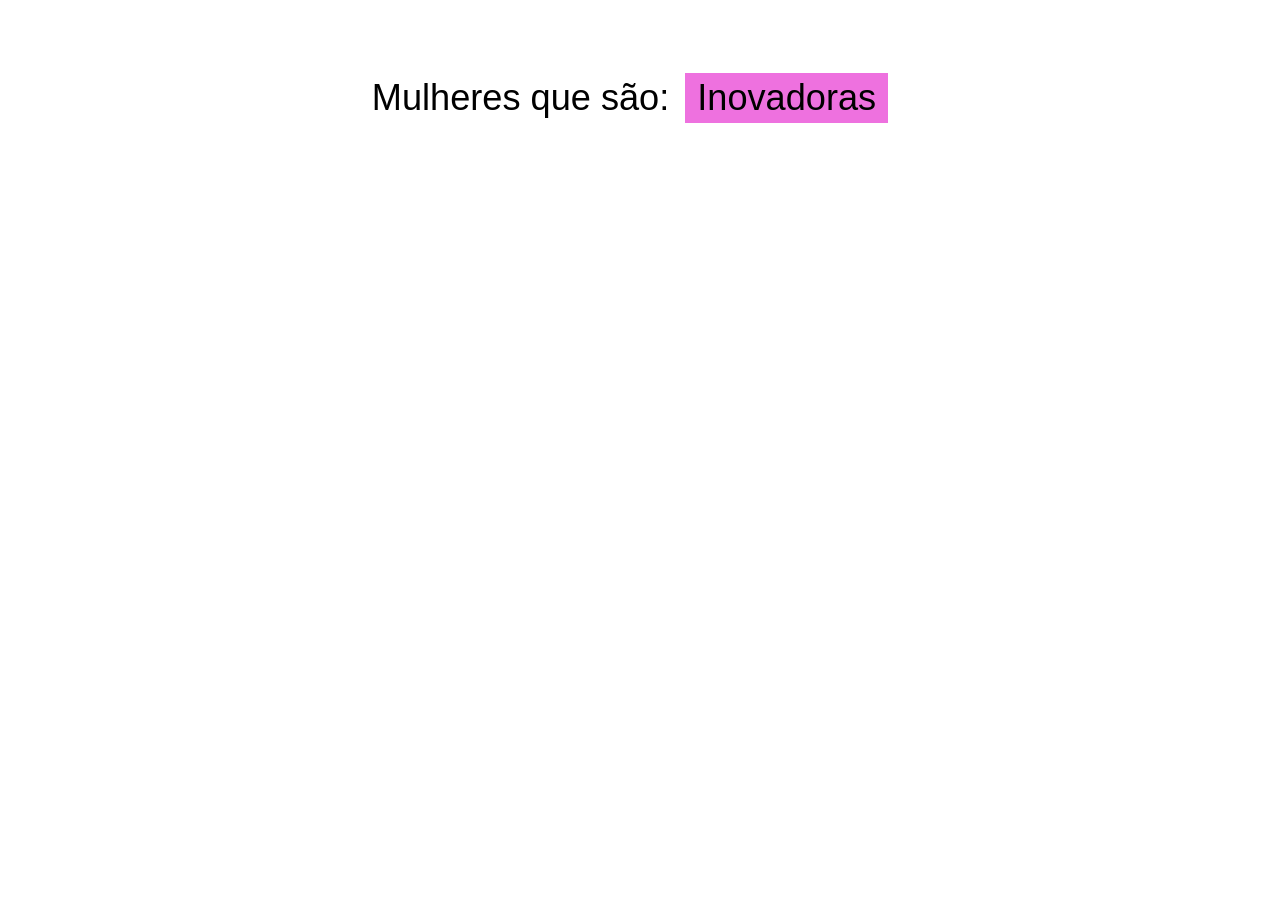
==== teste.html @ 82fdad2f "commit1" ====
<!DOCTYPE html>
<html lang="en">
<head>
    <meta charset="UTF-8">
    <meta name="viewport" content="width=device-width, initial-scale=1.0">
    <title>Document</title>
    <link rel="stylesheet" href="teste.css">
</head>
<body>
    <main class="container">
        <p>Mulheres que são:</p>
        <section class="animation">
          <div class="first"><div>Inovadoras</div></div>
          <div class="second"><div>Inspiradoras</div></div>
          <div class="third"><div>Pioneras</div></div>
        </section>
      </main>
</body>
</html>
---- teste.css ----
.container p {
  text-shadow: 0 0 7px rgba(255,255,255,.3), 0 0 3px rgba(255,255,255,.3);
}
.container {
  color: #000000;
  font-size: 2.26rem;
  height: 20vh;
  display: flex;
  font-family: "Space Grotesk", sans-serif;
  align-items: center;
  justify-content: center;
}

.animation {
  height:50px;
  overflow:hidden;
  margin-left: 1rem;
}

.animation > div > div {
  padding: 0.25rem 0.75rem;
  height:2.81rem;
  margin-bottom: 2.81rem;
  display:inline-block;
}

.animation div:first-child {
  animation: text-animation 6s infinite;
}

.first div {
  background-color:#ee71df;
}
.second div {
  background-color:#CD921E;
}
.third div {
  background-color:#cc448b;
}

@keyframes text-animation {
  0% {margin-top: 0;}
  10% {margin-top: 0;}
  20% {margin-top: -5.62rem;}
  30% {margin-top: -5.62rem;}
  40% {margin-top: -11.24rem;}
  60% {margin-top: -11.24rem;}
  70% {margin-top: -5.62rem;}
  80% {margin-top: -5.62rem;}
  90% {margin-top: 0;}
  100% {margin-top: 0;}
}
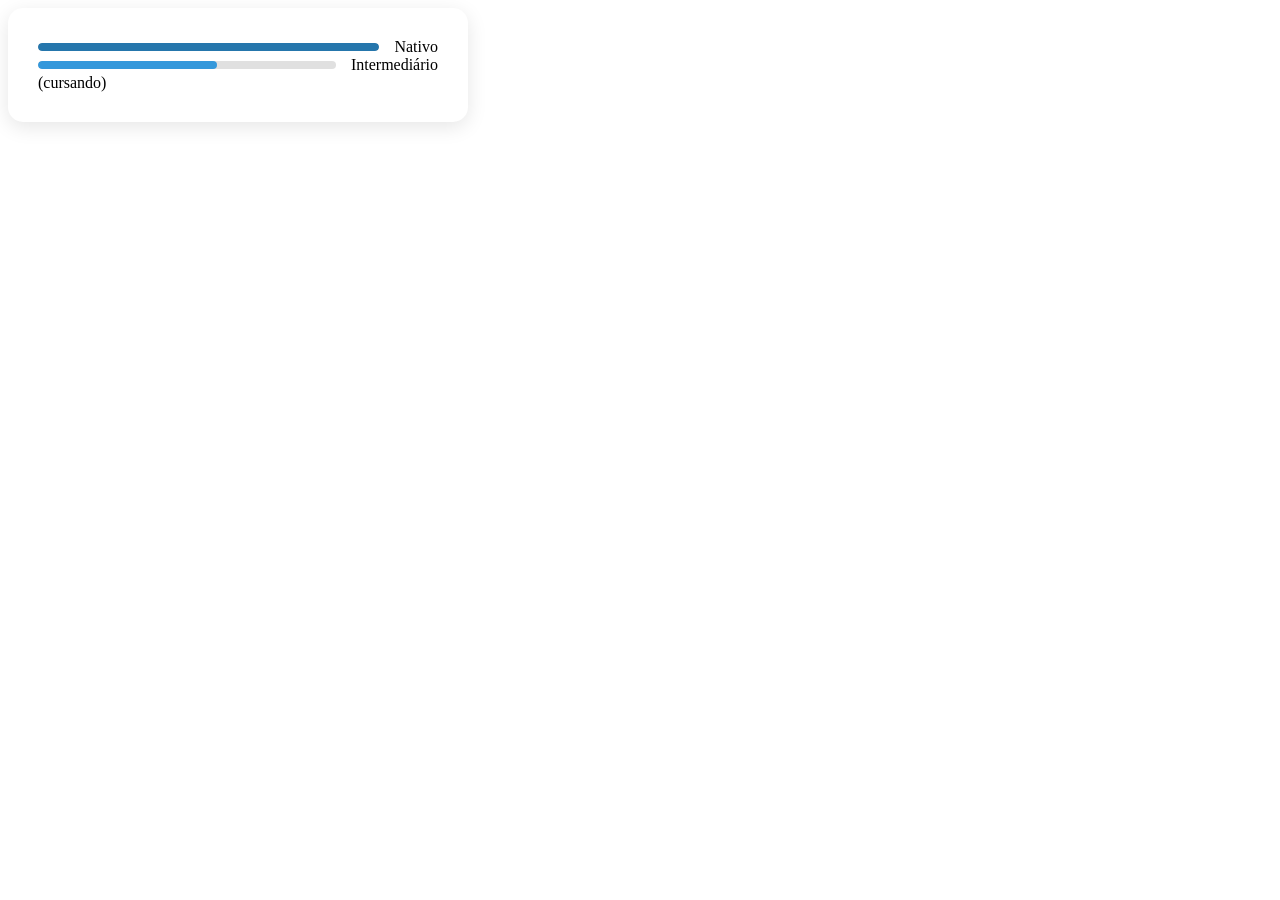
==== commit fe6b61c9: "a" ====
--- a/teste.html
+++ b/teste.html
@@ -1,19 +1,78 @@
 <!DOCTYPE html>
-<html lang="en">
+<html lang="pt-BR">
 <head>
     <meta charset="UTF-8">
     <meta name="viewport" content="width=device-width, initial-scale=1.0">
-    <title>Document</title>
-    <link rel="stylesheet" href="teste.css">
+    <title>Idiomas</title>
+    <style>
+ 
+        
+        .idiomas-container {
+            background: white;
+            border-radius: 15px;
+            padding: 30px;
+            box-shadow: 0 5px 20px rgba(0,0,0,0.1);
+            max-width: 400px;
+            width: 100%;
+        }
+        
+       
+        
+        .nivel-container {
+            display: flex;
+            align-items: center;
+            gap: 15px;
+        }
+        
+        .barra-progresso {
+            flex: 1;
+            height: 8px;
+            background: #e0e0e0;
+            border-radius: 10px;
+            overflow: hidden;
+        }
+        
+        .progresso {
+            height: 100%;
+            border-radius: 10px;
+            transition: width 0.5s ease;
+        }
+        
+        .progresso-portugues {
+            width: 100%;
+            background: #2576ac;
+        }
+        
+        .progresso-ingles {
+            width: 60%;
+            background: #3498db;
+        }
+        
+        
+    </style>
 </head>
 <body>
-    <main class="container">
-        <p>Mulheres que são:</p>
-        <section class="animation">
-          <div class="first"><div>Inovadoras</div></div>
-          <div class="second"><div>Inspiradoras</div></div>
-          <div class="third"><div>Pioneras</div></div>
-        </section>
-      </main>
+    <div class="idiomas-container">
+        <div class="idioma-item">
+            <div class="nivel-container">
+                <div class="barra-progresso">
+                    <div class="progresso progresso-portugues"></div>
+                </div>
+                <span class="nivel-texto">Nativo</span>
+            </div>
+        </div>
+        
+
+        
+        <div class="idioma-item">
+            <div class="nivel-container">
+                <div class="barra-progresso">
+                    <div class="progresso progresso-ingles"></div>
+                </div>
+                <span class="nivel-texto">Intermediário</span>
+            </div>
+            <div class="observacao">(cursando)</div>
+        </div>
+    </div>
 </body>
 </html>
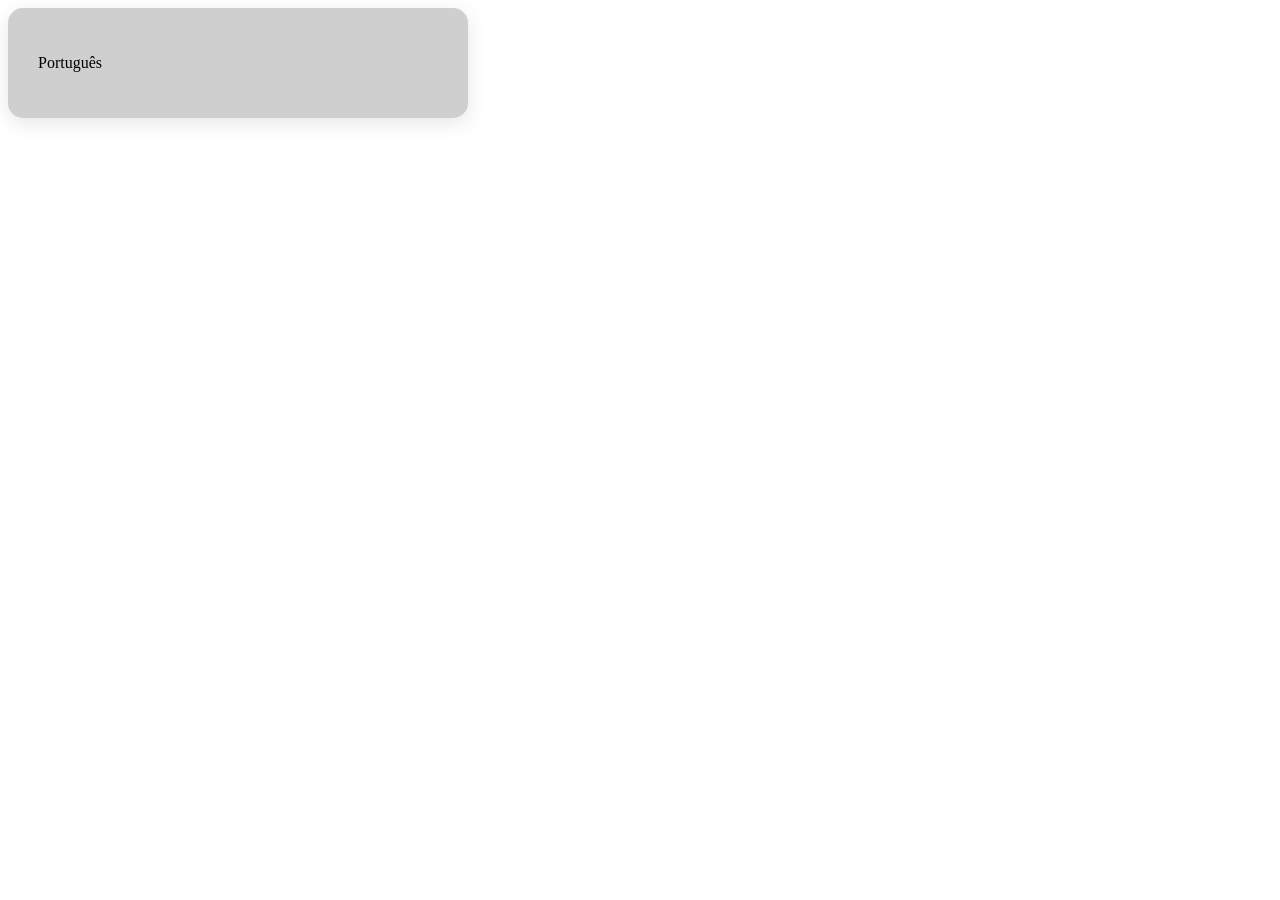
==== commit c30c30a2: "." ====
--- a/teste.html
+++ b/teste.html
@@ -5,10 +5,10 @@
     <meta name="viewport" content="width=device-width, initial-scale=1.0">
     <title>Idiomas</title>
     <style>
- 
+
         
-        .idiomas-container {
-            background: white;
+        .miniCards {
+            background: rgb(207, 207, 207);
             border-radius: 15px;
             padding: 30px;
             box-shadow: 0 5px 20px rgba(0,0,0,0.1);
@@ -16,63 +16,13 @@
             width: 100%;
         }
         
-       
-        
-        .nivel-container {
-            display: flex;
-            align-items: center;
-            gap: 15px;
-        }
-        
-        .barra-progresso {
-            flex: 1;
-            height: 8px;
-            background: #e0e0e0;
-            border-radius: 10px;
-            overflow: hidden;
-        }
-        
-        .progresso {
-            height: 100%;
-            border-radius: 10px;
-            transition: width 0.5s ease;
-        }
-        
-        .progresso-portugues {
-            width: 100%;
-            background: #2576ac;
-        }
-        
-        .progresso-ingles {
-            width: 60%;
-            background: #3498db;
-        }
-        
-        
+
     </style>
 </head>
 <body>
-    <div class="idiomas-container">
-        <div class="idioma-item">
-            <div class="nivel-container">
-                <div class="barra-progresso">
-                    <div class="progresso progresso-portugues"></div>
-                </div>
-                <span class="nivel-texto">Nativo</span>
-            </div>
-        </div>
-        
+    <div class="miniCards">
 
-        
-        <div class="idioma-item">
-            <div class="nivel-container">
-                <div class="barra-progresso">
-                    <div class="progresso progresso-ingles"></div>
-                </div>
-                <span class="nivel-texto">Intermediário</span>
-            </div>
-            <div class="observacao">(cursando)</div>
-        </div>
+            <p>Português</p>
+
     </div>
-</body>
-</html>+        
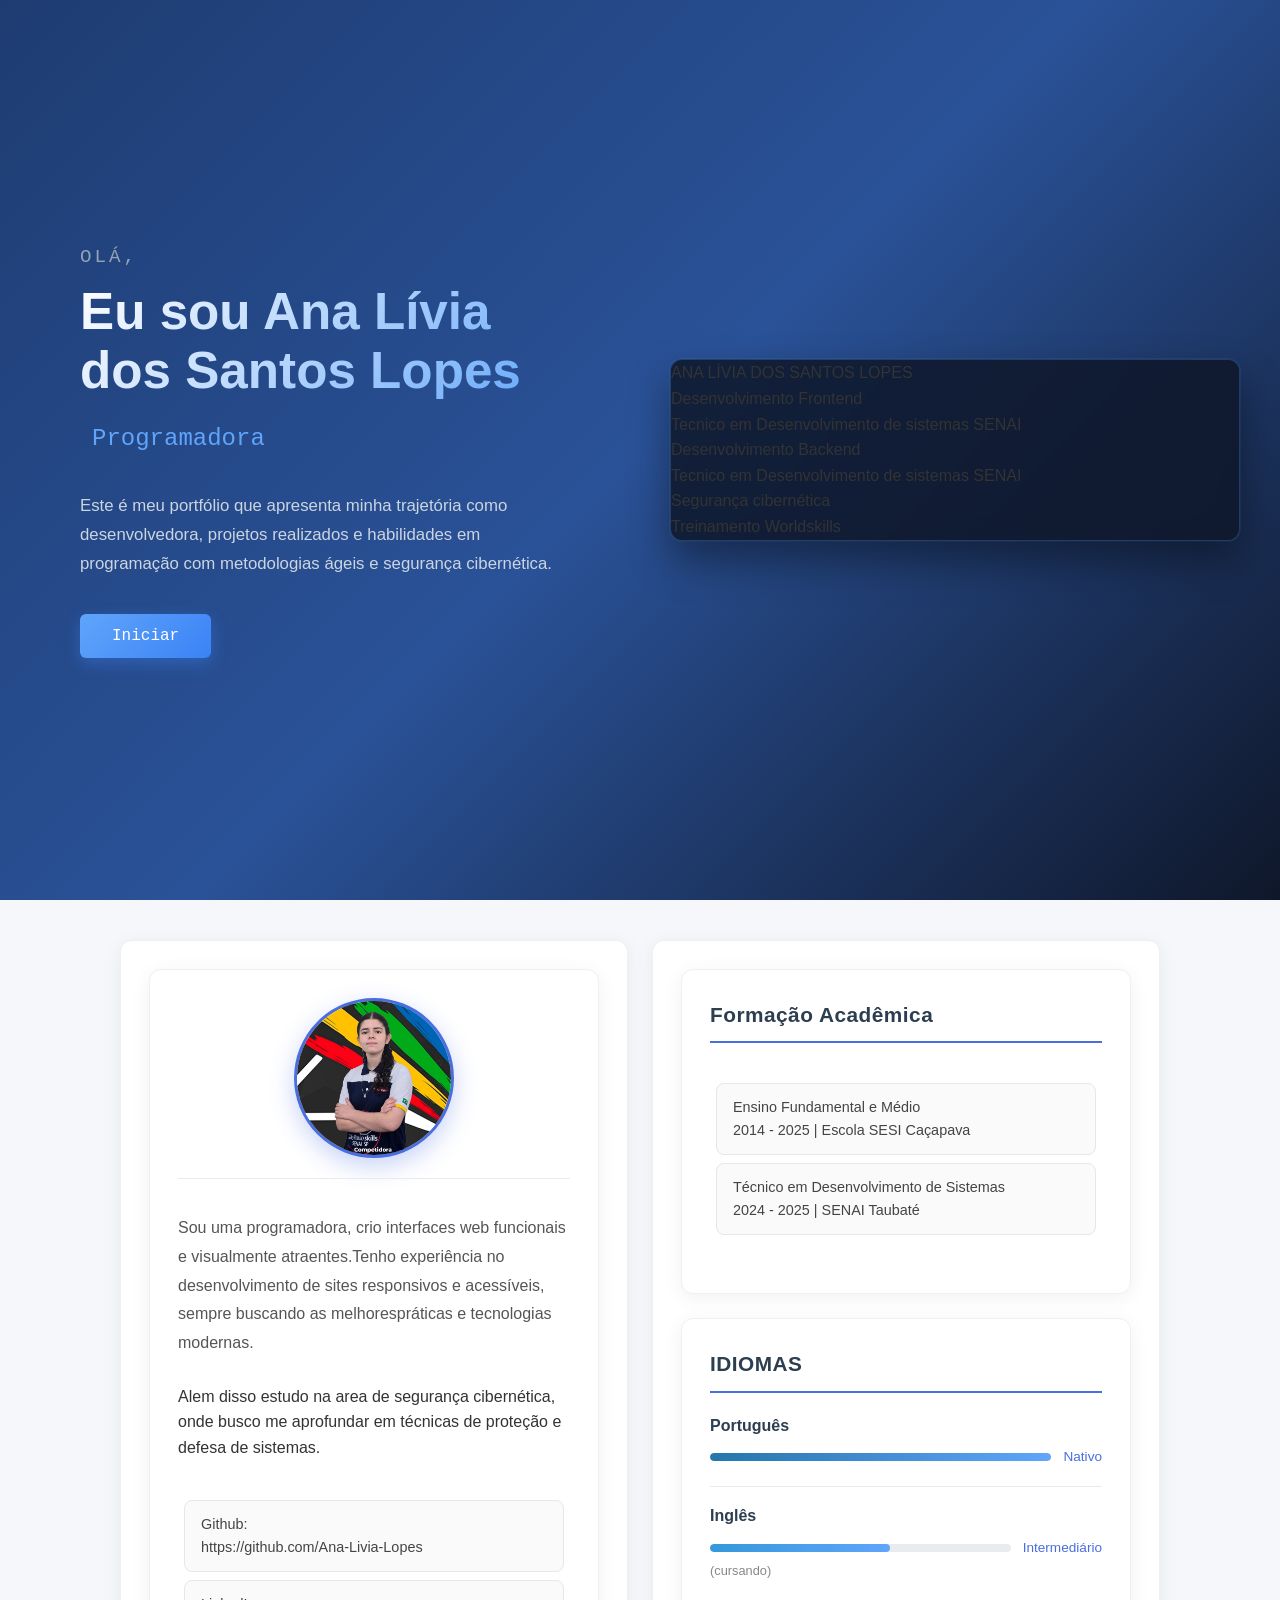
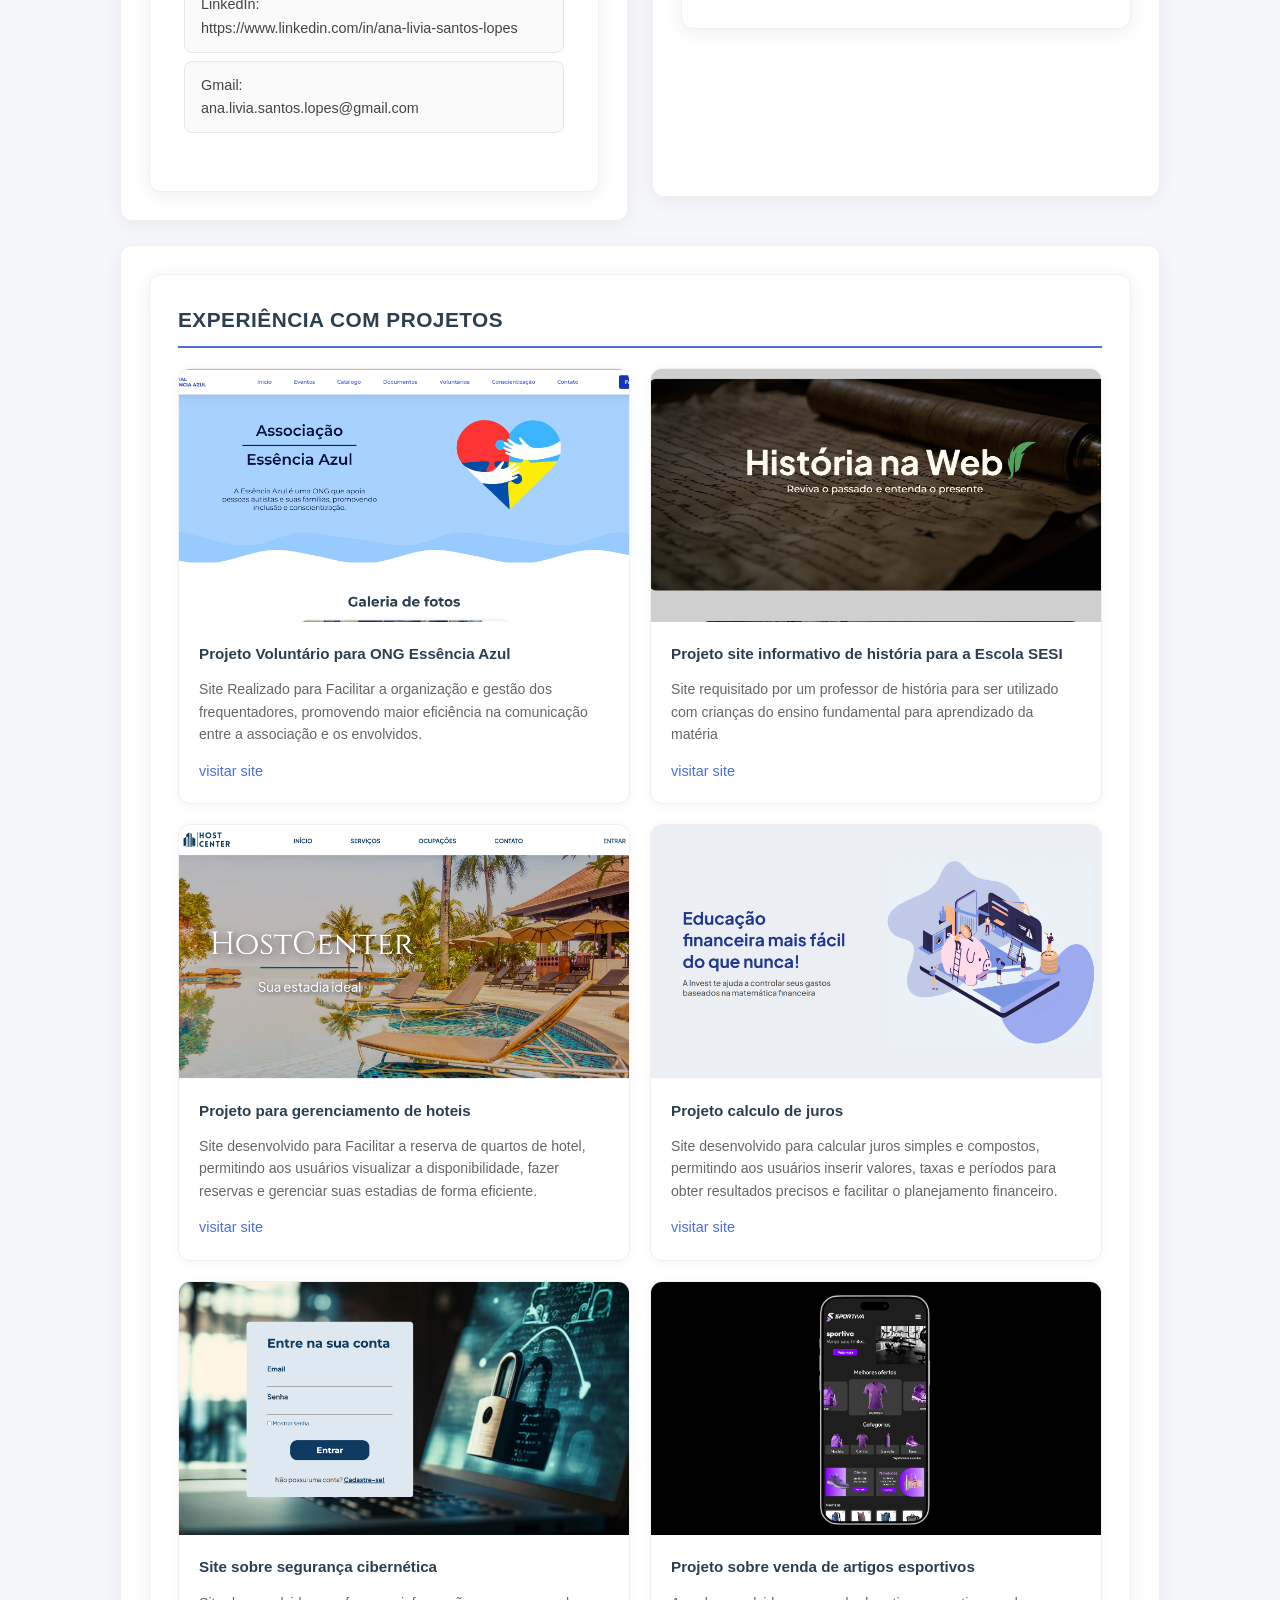
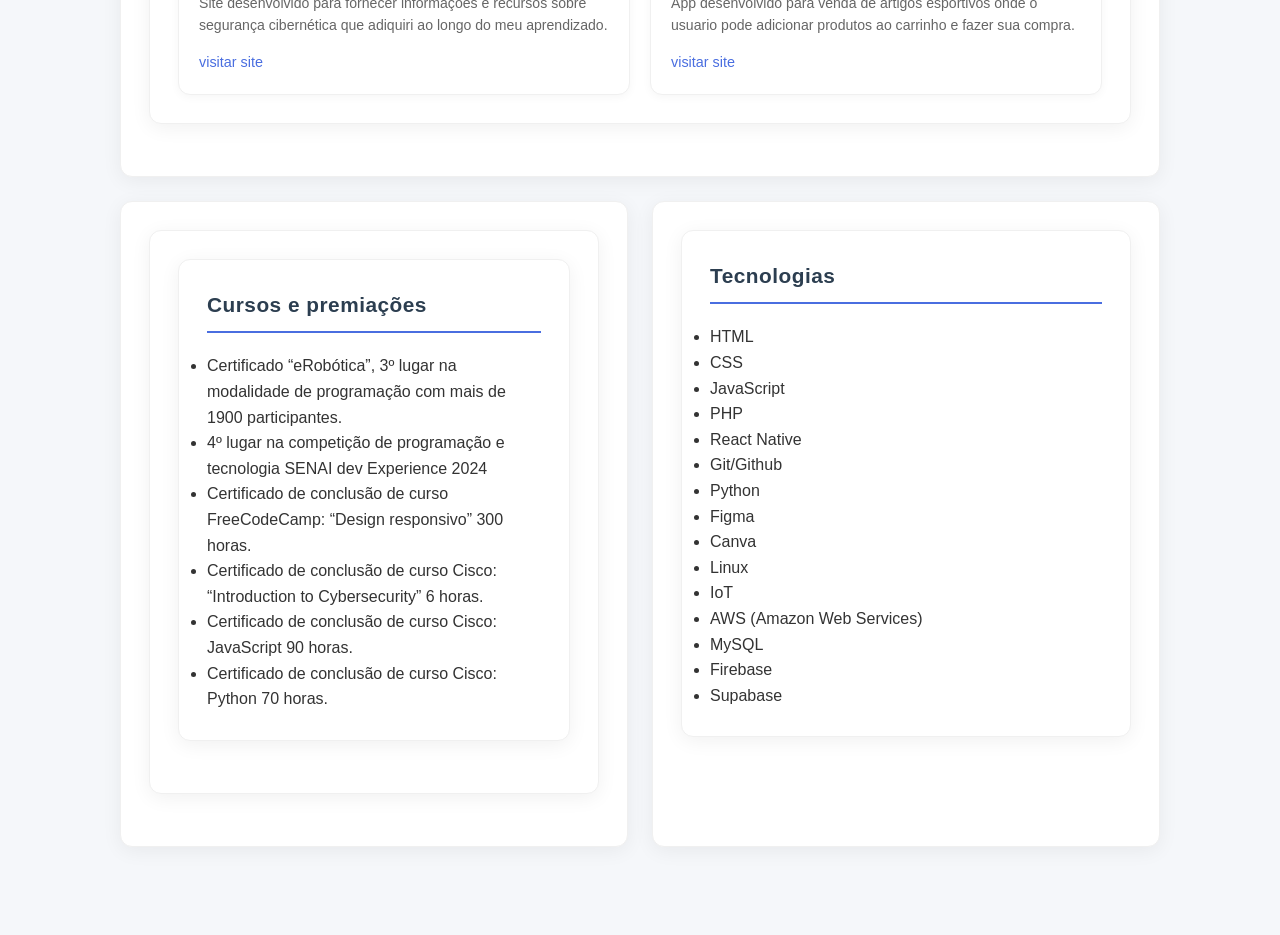
==== commit 07720d4f: "1" ====
--- a/teste.html
+++ b/teste.html
@@ -1,28 +1,344 @@
 <!DOCTYPE html>
 <html lang="pt-BR">
+
 <head>
     <meta charset="UTF-8">
     <meta name="viewport" content="width=device-width, initial-scale=1.0">
-    <title>Idiomas</title>
-    <style>
-
-        
-        .miniCards {
-            background: rgb(207, 207, 207);
-            border-radius: 15px;
-            padding: 30px;
-            box-shadow: 0 5px 20px rgba(0,0,0,0.1);
-            max-width: 400px;
-            width: 100%;
-        }
-        
-
-    </style>
+    <title>Currículo - Ana Lívia dos Santos Lopes</title>
+    <link rel="stylesheet" href="style.css">
 </head>
+
 <body>
-    <div class="miniCards">
-
-            <p>Português</p>
-
+    <div class="banner-completo">
+
+
+        <div class="banner-container">
+            <div class="banner-esquerda">
+                <div class="saudacao">olá,</div>
+                <h1 class="nome-principal">Eu sou Ana Lívia dos Santos Lopes <span class="destaque"></span></h1>
+                <section class="animation">
+                    <div class="first">
+                        <div>Programadora</div>
+                    </div>
+                    <div class="second">
+                        <div>Penetration Tester</div>
+                    </div>
+                    <div class="third">
+                        <div>Analista de SOC</div>
+                    </div>
+                </section>
+
+                <p class="descricao">
+                    Este é meu portfólio que apresenta minha trajetória como desenvolvedora, projetos realizados e
+                    habilidades em programação com metodologias ágeis e segurança cibernética.
+                </p>
+
+                <button class="botao-contato" onclick="location.href='#avatar'">Iniciar</button>
+            </div>
+
+            <div class="banner-direita">
+                <div class="nome-completo">ANA LÍVIA DOS SANTOS LOPES</div>
+
+                <div class="info-rapida">
+                    <div class="info-item">
+                        <div class="info-conteudo">Desenvolvimento Frontend</div>
+                        <div class="info-titulo">Tecnico em Desenvolvimento de sistemas SENAI</div>
+                    </div>
+
+                    <div class="info-item">
+                        <div class="info-conteudo">Desenvolvimento Backend</div>
+                        <div class="info-titulo">Tecnico em Desenvolvimento de sistemas SENAI</div>
+                    </div>
+
+                    <div class="info-item">
+                        <div class="info-conteudo">Segurança cibernética</div>
+                        <div class="info-titulo">Treinamento Worldskills</div>
+                    </div>
+                </div>
+            </div>
+        </div>
     </div>
-        +    <div class="container">
+
+        <div class="info">
+            <div class="secao-perfil">
+                <div class="secao">
+                    <div class="secao">
+                        <img id="avatar" src="./img/img.png" alt="">
+
+
+                        <div class="divisor"></div>
+
+                        <p class="descricao">
+                        <p class="sobre-mim">
+                            Sou uma programadora, crio interfaces web funcionais e visualmente
+                            atraentes.Tenho experiência no desenvolvimento de sites responsivos e acessíveis, sempre
+                            buscando as
+                            melhorespráticas e tecnologias modernas.
+                        </p> <br>
+
+                        <p>
+                            Alem disso estudo na area de segurança cibernética, onde busco
+                            me aprofundar em técnicas de proteção e defesa de sistemas.
+                        </p>
+                        </p>
+
+                        <div class="contato">
+                            <a href="https://github.com/Ana-Livia-Lopes" target="_blank" class="icone">Github: <br>
+                                https://github.com/Ana-Livia-Lopes</a>
+                            <a href="https://www.linkedin.com/in/ana-livia-santos-lopes" target="_blank"
+                                class="icone">LinkedIn: <br> https://www.linkedin.com/in/ana-livia-santos-lopes</a>
+                            <a href="mailto:ana.livia.santos.lopes@gmail.com" target="_blank" class="icone">Gmail:
+                                <br>ana.livia.santos.lopes@gmail.com</a>
+                        </div>
+                    </div>
+                </div>
+            </div>
+            <div class="secao">
+
+                <div class="secao">
+                    <h2 class="titulo-secao">Formação Acadêmica</h2>
+                    <p class="sobre-mim">
+                    <div class="contato">
+                        <div class="icone" style="cursor: default;">Ensino Fundamental e Médio <br> 2014 - 2025 | Escola
+                            SESI Caçapava</div>
+                        <div class="icone" style="cursor: default;">Técnico em Desenvolvimento de Sistemas <br> 2024 -
+                            2025 | SENAI Taubaté</div>
+                    </div>
+                </div>
+                <div class="secao-idiomas">
+                    <h2 class="titulo-secao">IDIOMAS</h2>
+
+                    <ul class="lista-idiomas">
+                        <li class="item-idioma">
+                            <div class="idioma">Português</div>
+                            <div class="idioma-item">
+                                <div class="nivel-container">
+                                    <div class="barra-progresso">
+                                        <div class="progresso progresso-portugues"></div>
+                                    </div>
+                                    <span class="nivel-texto">Nativo</span>
+                                </div>
+                            </div>
+                        </li>
+
+                        <div class="divisor"></div>
+
+                        <li class="item-idioma">
+                            <div class="idioma">Inglês</div>
+                            <div class="idioma-item">
+                                <div class="nivel-container">
+                                    <div class="barra-progresso">
+                                        <div class="progresso progresso-ingles"></div>
+                                    </div>
+                                    <span class="nivel-texto">Intermediário</span>
+                                </div>
+                                <div class="observacao">(cursando)</div>
+                            </div>
+                        </li>
+                    </ul>
+                </div>
+            </div>
+        </div>
+
+        <div class="secao">
+            <div class="secao">
+                <h2 class="titulo-secao">EXPERIÊNCIA COM PROJETOS</h2>
+                <section class="articles">
+                    <article>
+                        <div class="article-wrapper">
+                            <figure>
+                                <img src="./img/projeto1.png" alt="" />
+                            </figure>
+                            <div class="article-body">
+                                <h2>Projeto Voluntário para ONG Essência Azul</h2>
+                                <p>
+                                    Site Realizado para Facilitar a organização e gestão dos frequentadores, promovendo
+                                    maior eficiência na comunicação entre a associação e os envolvidos.
+                                </p>
+                                <a href="https://essenciaazul.onrender.com/" class="read-more">
+                                    visitar site <span class="sr-only">about this is some title</span>
+                                    <svg xmlns="http://www.w3.org/2000/svg" class="icon" viewBox="0 0 20 20"
+                                        fill="currentColor">
+                                        <path fill-rule="evenodd"
+                                            d="M12.293 5.293a1 1 0 011.414 0l4 4a1 1 0 010 1.414l-4 4a1 1 0 01-1.414-1.414L14.586 11H3a1 1 0 110-2h11.586l-2.293-2.293a1 1 0 010-1.414z"
+                                            clip-rule="evenodd" />
+                                    </svg>
+                                </a>
+                            </div>
+                        </div>
+                    </article>
+                    <article>
+
+                        <div class="article-wrapper">
+                            <figure>
+                                <img src="./img/projeto2.png" alt="" />
+                            </figure>
+                            <div class="article-body">
+                                <h2>Projeto site informativo de história para a Escola SESI</h2>
+                                <p>
+                                    Site requisitado por um professor de história para ser utilizado com crianças do
+                                    ensino fundamental para aprendizado da matéria
+                                </p>
+                                <a href="https://github.com/Ana-Livia-Lopes/WebHistory" class="read-more">
+                                    visitar site <span class="sr-only">about this is some title</span>
+                                    <svg xmlns="http://www.w3.org/2000/svg" class="icon" viewBox="0 0 20 20"
+                                        fill="currentColor">
+                                        <path fill-rule="evenodd"
+                                            d="M12.293 5.293a1 1 0 011.414 0l4 4a1 1 0 010 1.414l-4 4a1 1 0 01-1.414-1.414L14.586 11H3a1 1 0 110-2h11.586l-2.293-2.293a1 1 0 010-1.414z"
+                                            clip-rule="evenodd" />
+                                    </svg>
+                                </a>
+                            </div>
+                        </div>
+                    </article>
+                    <article>
+                        <div class="article-wrapper">
+                            <figure>
+                                <img src="./img/projeto3.png" alt="" />
+                            </figure>
+                            <div class="article-body">
+                                <h2>Projeto para gerenciamento de hoteis</h2>
+                                <p>
+                                    Site desenvolvido para Facilitar a reserva de quartos de hotel, permitindo aos
+                                    usuários
+                                    visualizar a disponibilidade, fazer reservas e gerenciar suas estadias de forma
+                                    eficiente.
+                                </p>
+                                <a href="https://essenciaazul.onrender.com/" class="read-more">
+                                    visitar site <span class="sr-only">about this is some title</span>
+                                    <svg xmlns="http://www.w3.org/2000/svg" class="icon" viewBox="0 0 20 20"
+                                        fill="currentColor">
+                                        <path fill-rule="evenodd"
+                                            d="M12.293 5.293a1 1 0 011.414 0l4 4a1 1 0 010 1.414l-4 4a1 1 0 01-1.414-1.414L14.586 11H3a1 1 0 110-2h11.586l-2.293-2.293a1 1 0 010-1.414z"
+                                            clip-rule="evenodd" />
+                                    </svg>
+                                </a>
+                            </div>
+                        </div>
+                    </article>
+                    <article>
+
+                        <div class="article-wrapper">
+                            <figure>
+                                <img src="./img/projeto4.png" alt="" />
+                            </figure>
+                            <div class="article-body">
+                                <h2>Projeto calculo de juros</h2>
+                                <p>
+                                    Site desenvolvido para calcular juros simples e compostos, permitindo aos usuários
+                                    inserir valores, taxas e períodos para obter resultados precisos e facilitar o
+                                    planejamento financeiro.
+                                </p>
+                                <a href="https://github.com/Ana-Livia-Lopes/WebHistory" class="read-more">
+                                    visitar site <span class="sr-only">about this is some title</span>
+                                    <svg xmlns="http://www.w3.org/2000/svg" class="icon" viewBox="0 0 20 20"
+                                        fill="currentColor">
+                                        <path fill-rule="evenodd"
+                                            d="M12.293 5.293a1 1 0 011.414 0l4 4a1 1 0 010 1.414l-4 4a1 1 0 01-1.414-1.414L14.586 11H3a1 1 0 110-2h11.586l-2.293-2.293a1 1 0 010-1.414z"
+                                            clip-rule="evenodd" />
+                                    </svg>
+                                </a>
+                            </div>
+                        </div>
+                    </article>
+                    <article>
+                        <div class="article-wrapper">
+                            <figure>
+                                <img src="./img/projeto5.png" alt="" />
+                            </figure>
+                            <div class="article-body">
+                                <h2>Site sobre segurança cibernética</h2>
+                                <p>
+                                    Site desenvolvido para fornecer informações e recursos sobre segurança cibernética
+                                    que adiquiri ao longo do meu aprendizado.
+                                </p>
+                                <a href="https://github.com/Ana-Livia-Lopes/cybersecurity-website" class="read-more">
+                                    visitar site <span class="sr-only">about this is some title</span>
+                                    <svg xmlns="http://www.w3.org/2000/svg" class="icon" viewBox="0 0 20 20"
+                                        fill="currentColor">
+                                        <path fill-rule="evenodd"
+                                            d="M12.293 5.293a1 1 0 011.414 0l4 4a1 1 0 010 1.414l-4 4a1 1 0 01-1.414-1.414L14.586 11H3a1 1 0 110-2h11.586l-2.293-2.293a1 1 0 010-1.414z"
+                                            clip-rule="evenodd" />
+                                    </svg>
+                                </a>
+                            </div>
+                        </div>
+                    </article>
+                    <article>
+                        <div class="article-wrapper">
+                            <figure>
+                                <img src="./img/projeto6.png" alt="" />
+                            </figure>
+                            <div class="article-body">
+                                <h2>Projeto sobre venda de artigos esportivos</h2>
+                                <p>
+                                    App desenvolvido para venda de artigos esportivos onde o usuario pode adicionar
+                                    produtos ao carrinho e fazer sua compra.
+                                </p>
+                                <a href="https://github.com/Lucas-Balderrama/app_syncro_smartweb" class="read-more">
+                                    visitar site <span class="sr-only">about this is some title</span>
+                                    <svg xmlns="http://www.w3.org/2000/svg" class="icon" viewBox="0 0 20 20"
+                                        fill="currentColor">
+                                        <path fill-rule="evenodd"
+                                            d="M12.293 5.293a1 1 0 011.414 0l4 4a1 1 0 010 1.414l-4 4a1 1 0 01-1.414-1.414L14.586 11H3a1 1 0 110-2h11.586l-2.293-2.293a1 1 0 010-1.414z"
+                                            clip-rule="evenodd" />
+                                    </svg>
+                                </a>
+                            </div>
+                        </div>
+                    </article>
+                </section>
+            </div>
+        </div>
+
+        <div class="info">
+            <div class="secao">
+                <div class="secao">
+                    <div class="secao">
+                        <h2 class="titulo-secao">Cursos e premiações</h2>
+                        <p class="sobre-mim">
+                        <ul>
+                            <li>Certificado “eRobótica”, 3º lugar na modalidade de programação com mais de 1900
+                                participantes.</li>
+                            <li>4º lugar na competição de programação e tecnologia SENAI dev Experience 2024</li>
+                            <li>Certificado de conclusão de curso FreeCodeCamp: “Design responsivo” 300 horas.</li>
+                            <li>Certificado de conclusão de curso Cisco: “Introduction to Cybersecurity” 6 horas.</li>
+                            <li>Certificado de conclusão de curso Cisco: JavaScript 90 horas.</li>
+                            <li>Certificado de conclusão de curso Cisco: Python 70 horas.</li>
+                        </ul>
+                        </p>
+                    </div>
+                </div>
+            </div>
+
+            <div class="secao">
+                <div class="secao">
+                    <h2 class="titulo-secao">Tecnologias</h2>
+                    <p class="sobre-mim">
+                    <ul>
+                        <li>HTML</li>
+                        <li>CSS</li>
+                        <li>JavaScript</li>
+                        <li>PHP</li>
+                        <li>React Native</li>
+                        <li>Git/Github</li>
+                        <li>Python</li>
+                        <li>Figma</li>
+                        <li>Canva</li>
+                        <li>Linux</li>
+                        <li>IoT</li>
+                        <li>AWS (Amazon Web Services)</li>
+                        <li>MySQL</li>
+                        <li>Firebase</li>
+                        <li>Supabase</li>
+                    </ul>
+                    </p>
+                </div>
+            </div>
+
+        </div>
+
+</body>
+
+</html>
--- a/style.css
+++ b/style.css
@@ -0,0 +1,584 @@
+/* ── RESET & BASE ── */
+*, *::before, *::after {
+    margin: 0;
+    padding: 0;
+    box-sizing: border-box;
+}
+
+:root {
+    --azul: #60a5fa;
+    --azul-escuro: #2a5298;
+    --fundo-escuro: #0f172a;
+    --fundo-card: #1e293b;
+    --texto: #e2e8f0;
+    --texto-fraco: #94a3b8;
+    --verde: #4ade80;
+    --amarelo: #fbbf24;
+    --borda: rgba(96, 165, 250, 0.15);
+}
+
+html { scroll-behavior: smooth; }
+
+body {
+    background-color: #f5f7fa;
+    color: #333;
+    line-height: 1.6;
+    font-family: 'Outfit', 'Segoe UI', Tahoma, Geneva, Verdana, sans-serif;
+}
+
+/* ── MATRIX CANVAS ── */
+#matrix-canvas {
+    position: fixed;
+    top: 0; left: 0;
+    width: 100%; height: 100%;
+    z-index: 0;
+    pointer-events: none;
+    opacity: 1;
+}
+
+/* ── BANNER ── */
+.banner-completo {
+    width: 100%;
+    min-height: 100vh;
+    background: linear-gradient(135deg, #1e3c72 0%, #2a5298 50%, #0f172a 100%);
+    display: flex;
+    align-items: center;
+    justify-content: center;
+    padding: 40px 20px;
+    position: relative;
+    overflow: hidden;
+    z-index: 1;
+}
+
+.banner-container {
+    max-width: 1200px;
+    width: 100%;
+    display: grid;
+    grid-template-columns: 1fr 1fr;
+    gap: 60px;
+    align-items: center;
+    z-index: 2;
+    position: relative;
+}
+
+.banner-esquerda { padding: 40px; }
+
+/* ── SAUDAÇÃO COM GLITCH ── */
+.saudacao {
+    font-size: 1.2rem;
+    color: var(--texto-fraco);
+    margin-bottom: 10px;
+    font-weight: 300;
+    letter-spacing: 3px;
+    text-transform: uppercase;
+    font-family: 'Share Tech Mono', monospace;
+    position: relative;
+}
+
+.glitch-text {
+    animation: glitch 4s infinite;
+}
+
+@keyframes glitch {
+    0%, 90%, 100% { text-shadow: none; transform: none; }
+    91% { text-shadow: -2px 0 #f0f, 2px 0 #0ff; transform: skewX(-1deg); }
+    92% { text-shadow: 2px 0 #f0f, -2px 0 #0ff; transform: skewX(1deg); }
+    93% { text-shadow: none; transform: none; }
+    95% { text-shadow: -1px 0 #f0f; transform: skewX(-0.5deg); }
+    96% { text-shadow: none; transform: none; }
+}
+
+/* ── NOME PRINCIPAL ── */
+.nome-principal {
+    font-size: 3.2rem;
+    font-weight: 700;
+    margin-bottom: 15px;
+    background: linear-gradient(135deg, #ffffff, #60a5fa);
+    -webkit-background-clip: text;
+    -webkit-text-fill-color: transparent;
+    background-clip: text;
+    line-height: 1.15;
+    animation: fadeSlideUp 0.8s ease 0.2s both;
+}
+
+.decrypt-name {
+    display: inline;
+    font-family: 'Share Tech Mono', monospace;
+}
+
+/* ── ANIMAÇÃO DE PROFISSÃO ── */
+.animation {
+    height: 50px;
+    overflow: hidden;
+    margin-bottom: 25px;
+}
+
+.animation > div > div {
+    padding: 0.25rem 0.75rem;
+    height: 2.81rem;
+    margin-bottom: 2.81rem;
+    display: inline-block;
+    font-size: 1.5rem;
+    font-weight: 500;
+    color: var(--azul);
+    font-family: 'Share Tech Mono', monospace;
+}
+
+.animation div:first-child {
+    animation: text-animation 6s infinite;
+}
+
+@keyframes text-animation {
+    0%, 10%   { margin-top: 0; }
+    20%, 30%  { margin-top: -4.62rem; }
+    40%, 60%  { margin-top: -9.64rem; }
+    70%, 80%  { margin-top: -4.62rem; }
+    90%, 100% { margin-top: 0; }
+}
+
+/* ── DESCRIÇÃO ── */
+.descricao {
+    color: #cbd5e1;
+    font-size: 1.05rem;
+    line-height: 1.75;
+    margin-bottom: 35px;
+    max-width: 480px;
+    animation: fadeSlideUp 0.8s ease 0.5s both;
+}
+
+/* ── BOTÃO ── */
+.botao-contato {
+    display: inline-flex;
+    align-items: center;
+    gap: 6px;
+    padding: 13px 32px;
+    background: linear-gradient(135deg, #60a5fa, #3b82f6);
+    color: white;
+    border: none;
+    border-radius: 6px;
+    font-weight: 500;
+    font-size: 1rem;
+    cursor: pointer;
+    transition: all 0.3s ease;
+    box-shadow: 0 5px 15px rgba(59, 130, 246, 0.4);
+    font-family: 'Share Tech Mono', monospace;
+    animation: fadeSlideUp 0.8s ease 0.7s both;
+}
+
+.botao-contato:hover {
+    transform: translateY(-2px);
+    box-shadow: 0 8px 25px rgba(59, 130, 246, 0.6);
+}
+
+.btn-cursor {
+    animation: blink 1s step-end infinite;
+    font-size: 1.1rem;
+}
+
+@keyframes blink { 0%, 100% { opacity: 1; } 50% { opacity: 0; } }
+
+/* ── TERMINAL ── */
+.banner-direita {
+    background: rgba(15, 23, 42, 0.85);
+    backdrop-filter: blur(10px);
+    border-radius: 12px;
+    border: 1px solid rgba(96, 165, 250, 0.25);
+    box-shadow: 0 20px 40px rgba(0, 0, 0, 0.4), 0 0 0 1px rgba(96,165,250,0.1);
+    overflow: hidden;
+    animation: fadeSlideUp 0.9s ease 0.3s both;
+}
+
+.terminal-header {
+    background: #1e293b;
+    padding: 12px 16px;
+    display: flex;
+    align-items: center;
+    gap: 8px;
+    border-bottom: 1px solid rgba(96,165,250,0.1);
+}
+
+.dot {
+    width: 12px; height: 12px;
+    border-radius: 50%;
+    display: inline-block;
+}
+.dot-red    { background: #ff5f57; }
+.dot-yellow { background: #febc2e; }
+.dot-green  { background: #28c840; }
+
+.terminal-title {
+    font-family: 'Share Tech Mono', monospace;
+    color: var(--texto-fraco);
+    font-size: 0.85rem;
+    margin-left: 6px;
+}
+
+.terminal-body {
+    padding: 24px 28px;
+    font-family: 'Share Tech Mono', monospace;
+    font-size: 0.9rem;
+    line-height: 2;
+}
+
+.terminal-line { color: var(--texto); }
+.terminal-line.output { color: #94a3b8; padding-left: 16px; }
+
+.prompt { color: var(--verde); margin-right: 8px; }
+.cmd    { color: var(--azul); }
+
+.tag {
+    background: rgba(96, 165, 250, 0.15);
+    color: var(--azul);
+    border: 1px solid rgba(96,165,250,0.3);
+    border-radius: 4px;
+    padding: 0 6px;
+    font-size: 0.78rem;
+    margin-left: 6px;
+}
+
+.status-ok { color: var(--verde); }
+
+.cursor-blink {
+    animation: blink 1s step-end infinite;
+    color: var(--azul);
+}
+
+/* ── CONTAINER PRINCIPAL ── */
+.container {
+    max-width: 1100px;
+    margin: 0 auto;
+    padding: 40px 30px;
+    position: relative;
+    z-index: 1;
+}
+
+/* ── SCROLL REVEAL ── */
+.reveal {
+    opacity: 0;
+    transform: translateY(30px);
+    transition: opacity 0.7s ease, transform 0.7s ease;
+}
+.reveal.visible {
+    opacity: 1;
+    transform: translateY(0);
+}
+
+/* ── GRID INFO ── */
+.info {
+    display: grid;
+    grid-template-columns: 1fr 1fr;
+    gap: 24px;
+    margin-bottom: 24px;
+}
+
+.coluna-direita { 
+    display: flex; 
+    flex-direction: column; 
+}
+
+/* ── SEÇÃO ── */
+.secao {
+    background-color: white;
+    border-radius: 12px;
+    padding: 28px;
+    margin-bottom: 24px;
+    box-shadow: 0 4px 20px rgba(0, 0, 0, 0.06);
+    border: 1px solid #f0f0f0;
+    transition: box-shadow 0.3s ease;
+}
+
+.secao:hover { box-shadow: 0 8px 30px rgba(42, 82, 152, 0.1); }
+.secao-perfil .secao { margin-bottom: 0; }
+
+.titulo-secao {
+    color: #2c3e50;
+    font-size: 1.3rem;
+    font-weight: 600;
+    margin-bottom: 20px;
+    padding-bottom: 10px;
+    border-bottom: 2px solid #4a6ee0;
+    letter-spacing: 0.5px;
+}
+
+/* ── AVATAR ── */
+#avatar {
+    width: 160px;
+    height: 160px;
+    border-radius: 50%;
+    margin: 0 auto 20px;
+    display: block;
+    object-fit: cover;
+    box-shadow: 0 8px 24px rgba(74, 110, 224, 0.3);
+    border: 3px solid #4a6ee0;
+    transition: transform 0.4s ease;
+}
+#avatar:hover { transform: scale(1.04); }
+
+.sobre-mim { color: #555; line-height: 1.8; }
+
+/* ── CONTATO / ÍCONES ── */
+.contato { 
+    display: flex; 
+    flex-direction: column; 
+    align-items: center; 
+    gap: 8px; 
+    margin-top: 40px;
+    margin-bottom: 30px;
+}
+.contato1{
+    margin-top: 62px;
+}
+
+.icone {
+    width: 100%;
+    max-width: 380px;
+    padding: 12px 16px;
+    display: flex;
+    align-items: center;
+    gap: 10px;
+    color: #444;
+    text-decoration: none;
+    border: 1px solid #e5e7eb;
+    border-radius: 8px;
+    background: #fafafa;
+    font-size: 0.9rem;
+    transition: all 0.3s ease;
+}
+.icone:hover {
+    background: #4a6ee0;
+    color: white;
+    border-color: #4a6ee0;
+    transform: translateY(-2px);
+    box-shadow: 0 4px 12px rgba(74,110,224,0.3);
+}
+.icone svg { flex-shrink: 0; }
+
+/* ── IDIOMAS ── */
+.secao-idiomas {
+    background: white;
+    border-radius: 12px;
+    padding: 28px;
+    box-shadow: 0 4px 20px rgba(0,0,0,0.06);
+    border: 1px solid #f0f0f0;
+}
+
+.lista-idiomas { list-style: none; }
+
+.item-idioma { margin-bottom: 18px; }
+
+.idioma { font-weight: 600; color: #2c3e50; font-size: 1rem; margin-bottom: 8px; }
+
+.nivel-container { display: flex; align-items: center; gap: 12px; }
+
+.barra-progresso {
+    flex: 1;
+    height: 8px;
+    background: #e9ecef;
+    border-radius: 10px;
+    overflow: hidden;
+}
+
+.progresso {
+    height: 100%;
+    border-radius: 10px;
+    transition: width 1.2s ease;
+}
+.progresso-portugues { width: 100%; background: linear-gradient(90deg, #2576ac, #60a5fa); }
+.progresso-ingles    { width: 60%;  background: linear-gradient(90deg, #3498db, #60a5fa); }
+
+.nivel-texto { font-size: 0.85rem; color: #4a6ee0; font-weight: 500; white-space: nowrap; }
+.observacao  { font-size: 0.8rem; color: #888; margin-top: 3px; }
+
+.divisor { 
+    height: 1px; 
+    background: #eaeaea; 
+    margin: 16px 0; 
+}
+.hr1 { 
+    margin: 44px 0;
+}
+
+/* ── ARTIGOS / PROJETOS ── */
+.articles {
+    display: grid;
+    max-width: 100%;
+    grid-template-columns: repeat(auto-fill, minmax(300px, 1fr));
+    gap: 20px;
+    padding: 0;
+}
+
+article {
+    --img-scale: 1.001;
+    --title-color: #2c3e50;
+    --link-icon-translate: -20px;
+    --link-icon-opacity: 0;
+    position: relative;
+    border-radius: 12px;
+    background: #fff;
+    transform-origin: center;
+    transition: all 0.4s ease-in-out;
+    overflow: hidden;
+    border: 1px solid #f0f0f0;
+    box-shadow: 0 2px 10px rgba(0,0,0,0.04);
+}
+
+article:has(:hover, :focus) {
+    --img-scale: 1.08;
+    --title-color: #4a6ee0;
+    --link-icon-translate: 0;
+    --link-icon-opacity: 1;
+    box-shadow: 0 10px 30px rgba(74,110,224,0.15);
+    transform: translateY(-3px);
+}
+
+article h2 {
+    margin: 0 0 12px;
+    font-size: 0.95rem;
+    color: var(--title-color);
+    transition: color 0.3s ease;
+    font-weight: 600;
+}
+
+figure {
+    margin: 0; padding: 0;
+    aspect-ratio: 16 / 9;
+    overflow: hidden;
+}
+
+article img {
+    max-width: 100%;
+    transform: scale(var(--img-scale));
+    transition: transform 0.4s ease-in-out;
+    width: 100%; height: 100%;
+    object-fit: cover;
+}
+
+.article-body { padding: 20px; }
+
+article a { display: inline-flex; align-items: center; text-decoration: none; color: #4a6ee0; font-weight: 500; font-size: 0.9rem; }
+
+article a::after { position: absolute; inset-block: 0; inset-inline: 0; cursor: pointer; content: ""; }
+
+article a .icon {
+    min-width: 20px; width: 20px; height: 20px;
+    margin-left: 5px;
+    transform: translateX(var(--link-icon-translate));
+    opacity: var(--link-icon-opacity);
+    transition: all 0.3s;
+}
+
+article p { color: #666; font-size: 0.88rem; line-height: 1.6; margin-bottom: 12px; }
+
+/* ── CONQUISTAS ── */
+.lista-conquistas {
+    list-style: none;
+    display: flex;
+    flex-direction: column;
+    gap: 12px;
+}
+
+.lista-conquistas li {
+    display: flex;
+    align-items: flex-start;
+    gap: 10px;
+    color: #555;
+    font-size: 0.95rem;
+    line-height: 1.5;
+    padding: 10px 14px;
+    background: #f8fafc;
+    border-radius: 8px;
+    border-left: 3px solid #4a6ee0;
+    transition: transform 0.2s ease, box-shadow 0.2s ease;
+}
+
+.lista-conquistas li:hover {
+    transform: translateX(4px);
+    box-shadow: 0 2px 10px rgba(74,110,224,0.1);
+}
+
+.conquista-icon { font-size: 1.1rem; flex-shrink: 0; }
+
+/* ── TECH TAGS ── */
+.tech-grid {
+    display: flex;
+    flex-wrap: wrap;
+    gap: 15px;
+    align-items: center;
+    justify-content: center;
+}
+
+.tech-tag {
+    display: inline-block;
+    padding: 6px 14px;
+    border: 1px solid #4a6ee0;
+    border-radius: 20px;
+    font-size: 1rem;
+    color: #4a6ee0;
+    background: rgba(74, 110, 224, 0.05);
+    font-family: 'Share Tech Mono', monospace;
+    cursor: default;
+    transition: all 0.25s ease;
+    user-select: none;
+}
+
+.tech-tag:hover {
+    background: #4a6ee0;
+    color: white;
+    transform: scale(1.05);
+    box-shadow: 0 4px 12px rgba(74,110,224,0.3);
+}
+
+/* ── ANIMAÇÕES GERAIS ── */
+@keyframes fadeSlideUp {
+    from { opacity: 0; transform: translateY(20px); }
+    to   { opacity: 1; transform: translateY(0); }
+}
+
+/* ── RESPONSIVO ── */
+@media (max-width: 968px) {
+    .banner-container {
+        grid-template-columns: 1fr;
+        gap: 40px;
+        text-align: center;
+    }
+    .banner-esquerda { padding: 20px; }
+    .nome-principal  { font-size: 2.6rem; }
+    .descricao       { margin: 0 auto 35px; }
+    .botao-contato   { margin: 0 auto; display: flex; }
+}
+
+@media (max-width: 768px) {
+    .container { padding: 20px; }
+    .info { grid-template-columns: 1fr; }
+    .articles { grid-template-columns: 1fr; }
+    .nome-principal { font-size: 2rem; }
+}
+
+@media (max-width: 480px) {
+    .nome-principal { font-size: 1.8rem; }
+    .secao          { padding: 18px; }
+    .icone          { max-width: 100%; }
+    .banner-direita { border-radius: 10px; }
+}
+
+@media screen and (max-width: 960px) {
+    article { container: card/inline-size; }
+    .article-body p { display: none; }
+}
+
+@container card (min-width: 380px) {
+    .article-wrapper { display: grid; grid-template-columns: 100px 1fr; gap: 16px; }
+    .article-body    { padding-left: 0; }
+    figure           { width: 100%; height: 100%; overflow: hidden; }
+    figure img       { height: 100%; aspect-ratio: 1; object-fit: cover; }
+}
+
+.sr-only:not(:focus):not(:active) {
+    clip: rect(0 0 0 0);
+    clip-path: inset(50%);
+    height: 1px;
+    overflow: hidden;
+    position: absolute;
+    white-space: nowrap;
+    width: 1px;
+}
